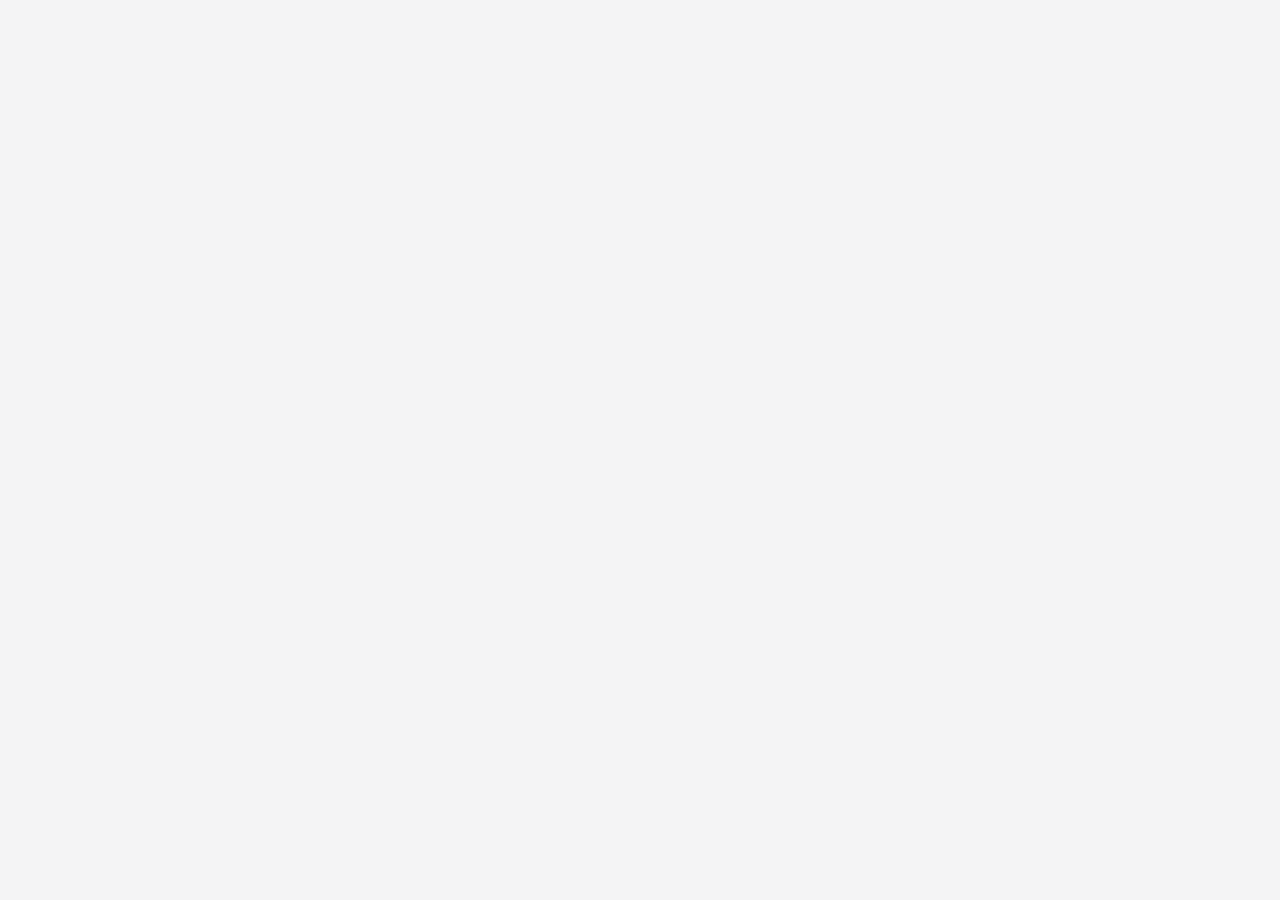
==== index.html @ 92b01bc8 "Add files via upload" ====
<!doctype html>
<html lang="en">
<head>
<meta charset="utf-8">
<meta name="viewport" content="width=device-width, initial-scale=1">
<title>Financial Plan</title>
<style>
:root{--ink:#0A0A0A;--g:#22C55E;--gd:#15803D;--bg:#F4F4F5;--line:#E4E4E7;--mut:#52525B}
*{box-sizing:border-box}body{margin:0;font-family:Inter,system-ui,-apple-system,Segoe UI,sans-serif;background:var(--bg);color:var(--ink)}
button,input,select{font:inherit}button{cursor:pointer}
.wrap{max-width:1000px;margin:0 auto;padding:20px}
.top{display:flex;justify-content:space-between;align-items:center;gap:12px;flex-wrap:wrap;margin-bottom:16px}
h1{margin:0;font-size:26px}h2{margin:0 0 12px;font-size:18px}
.mon{display:flex;align-items:center;gap:8px;color:var(--mut)}
.mon button{width:36px;height:36px;border:1px solid #D4D4D8;border-radius:8px;background:#fff}
.primary{height:46px;padding:0 18px;border:0;border-radius:12px;background:var(--g);color:var(--ink);font-weight:600}
.ghost{height:46px;padding:0 18px;border:1.5px solid #A1A1AA;border-radius:12px;background:#fff;color:var(--ink);font-weight:600}
.link{border:0;background:none;color:var(--gd);font-weight:600;padding:8px 0}
.acts{display:flex;gap:8px;flex-wrap:wrap}
.kpis{display:grid;grid-template-columns:repeat(auto-fit,minmax(150px,1fr));gap:12px;margin-bottom:24px}
.card{background:#fff;border:1px solid var(--line);border-radius:16px;padding:18px}
.hero{background:var(--ink);color:#fff;border:0;grid-column:span 2}
.k{font-size:13px;color:var(--mut)}.hero .k{color:#A1A1AA}.v{font-size:28px;font-weight:700;margin-top:4px}
.hero .v{font-size:44px;color:#4ADE80;letter-spacing:-1px}
.grid{display:grid;grid-template-columns:repeat(auto-fill,minmax(280px,1fr));gap:12px;margin-bottom:28px}
.ch{display:flex;align-items:center;gap:10px;margin-bottom:10px}
.ico{width:34px;height:34px;border-radius:10px;background:var(--ink);color:#4ADE80;display:flex;align-items:center;justify-content:center;font-weight:700}
.bar{height:8px;border-radius:99px;background:var(--line);overflow:hidden;margin:10px 0 8px}.bar i{display:block;height:100%}
.row{display:flex;gap:8px;justify-content:space-between;align-items:center}
.sm{font-size:13px;color:var(--mut)}.ok{color:var(--gd)}.warn{color:#B45309}.bad{color:#B91C1C}
.list .it{display:flex;justify-content:space-between;gap:12px;padding:12px 0;border-top:1px solid var(--line)}.list .it:first-child{border-top:0}
label{display:block;font-size:14px;font-weight:600;margin:12px 0 4px}
input,select{width:100%;height:46px;padding:0 12px;border:1.5px solid #9CA3AF;border-radius:10px;background:#fff}
input:focus,select:focus,button:focus-visible{outline:3px solid #86EFAC;border-color:#16A34A}
dialog{border:0;border-radius:18px;padding:22px;width:min(520px,94vw);max-height:90vh}dialog::backdrop{background:rgba(0,0,0,.6)}
.err{color:#B91C1C;font-size:14px;min-height:18px;margin:8px 0}
.auth{max-width:400px;margin:8vh auto 0;display:flex;flex-direction:column;gap:6px}
.tabs{display:flex;gap:8px;margin:12px 0}.tabs button{flex:1;height:44px;border:1.5px solid #A1A1AA;border-radius:10px;background:#fff;font-weight:600}.tabs .on{background:var(--ink);color:#4ADE80;border-color:var(--ink)}
.ritem{display:grid;grid-template-columns:1fr 84px;gap:8px;margin-bottom:8px;padding:10px;border:1px solid var(--line);border-radius:12px}
.ritem.chk{border-color:#D97706;background:#FFFBEB}.ritem select{grid-column:1}.ritem button{grid-column:2}
#toast{position:fixed;left:50%;bottom:24px;transform:translateX(-50%);background:var(--ink);color:#4ADE80;padding:12px 18px;border-radius:12px;font-weight:600;display:none}
@media(max-width:560px){.hero{grid-column:span 1}.kpis{grid-template-columns:1fr 1fr}.hero{grid-column:span 2}}
</style>
</head>
<body>
<div id="root"></div>
<dialog id="dlg"></dialog>
<input id="file" type="file" accept="image/*" capture="environment" hidden>
<div id="toast"></div>
<script src="https://cdn.jsdelivr.net/npm/@supabase/supabase-js@2.45.4/dist/umd/supabase.js"></script>
<script src="https://cdn.jsdelivr.net/npm/tesseract.js@5.1.1/dist/tesseract.min.js"></script>
<script>
const SUPABASE_URL='https://fjrwtkrldmugdburhqji.supabase.co';
const SUPABASE_KEY='sb_publishable_a4m9O1GQ4vyrtD00UEqNJw_naZRQ3UW';
const sb=supabase.createClient(SUPABASE_URL,SUPABASE_KEY);
const $=s=>document.querySelector(s);
const esc=s=>String(s??'').replace(/[&<>"']/g,c=>({'&':'&amp;','<':'&lt;','>':'&gt;','"':'&quot;',"'":'&#39;'}[c]));
const money=n=>{n=Number(n)||0;const neg=n<0;n=Math.abs(n);return(neg?'-':'')+'E'+n.toLocaleString('en-US',{minimumFractionDigits:n%1?2:0,maximumFractionDigits:2})};
const ymd=d=>d.getFullYear()+'-'+String(d.getMonth()+1).padStart(2,'0')+'-'+String(d.getDate()).padStart(2,'0');
let user=null,cats=[],budgets=[],expenses=[],incomes=[];
let month=new Date();month.setDate(1);month.setHours(0,0,0,0);
let authMode='in';

sb.auth.onAuthStateChange((_e,s)=>{user=s?.user||null;setTimeout(route,0)});
async function route(){if(!user){showAuth();return}await load();render()}
function toast(t){const e=$('#toast');e.textContent=t;e.style.display='block';setTimeout(()=>e.style.display='none',3500)}

/* ---------- Auth ---------- */
function showAuth(msg,good){
 $('#root').innerHTML=`<div class="wrap"><form class="auth" id="af"><h1>Welcome back</h1><p class="sm">Sign in to continue to your budget.</p>
 <div class="tabs"><button type="button" class="${authMode==='in'?'on':''}" onclick="authMode='in';showAuth()">Sign in</button><button type="button" class="${authMode==='up'?'on':''}" onclick="authMode='up';showAuth()">Create account</button></div>
 <label for="em">Email</label><input id="em" name="email" type="email" required autocomplete="email" placeholder="you@example.com">
 <label for="pw">Password</label><input id="pw" name="password" type="password" required minlength="6" autocomplete="${authMode==='in'?'current-password':'new-password'}" placeholder="At least 6 characters">
 <p class="err" style="${good?'color:#15803D':''}">${esc(msg||'')}</p>
 <button class="primary" style="height:52px">${authMode==='in'?'Sign in':'Create account'}</button></form></div>`;
 $('#af').onsubmit=async e=>{e.preventDefault();const f=new FormData(e.target),email=f.get('email'),password=f.get('password');
  const r=authMode==='in'?await sb.auth.signInWithPassword({email,password}):await sb.auth.signUp({email,password,options:{emailRedirectTo:location.href.split('#')[0]}});
  if(r.error)showAuth(r.error.message);else if(authMode==='up'&&!r.data.session)showAuth('Check your email to confirm your account, then sign in.',true)}
}
async function signOut(){await sb.auth.signOut()}

/* ---------- Data ---------- */
async function load(){
 const from=ymd(month),to=ymd(new Date(month.getFullYear(),month.getMonth()+1,1));
 const [c,b,e,i]=await Promise.all([
  sb.from('categories').select('*').order('sort_order'),
  sb.from('budgets').select('*').eq('month',from),
  sb.from('expenses').select('*').gte('spent_on',from).lt('spent_on',to).order('spent_on',{ascending:false}).order('created_at',{ascending:false}),
  sb.from('incomes').select('*').gte('received_on',from).lt('received_on',to)]);
 const bad=[c,b,e,i].find(x=>x.error);if(bad){toast(bad.error.message)}
 cats=c.data||[];budgets=b.data||[];expenses=e.data||[];incomes=i.data||[];
}
const sum=a=>a.reduce((s,x)=>s+Number(x.amount),0);
function render(){
 const income=sum(incomes);
 const kind=id=>cats.find(c=>c.id===id)?.kind;
 const spent=sum(expenses.filter(x=>kind(x.category_id)!=='savings'));
 const saved=sum(expenses.filter(x=>kind(x.category_id)==='savings'));
 const left=income-spent-saved;
 const now=new Date(),dim=new Date(month.getFullYear(),month.getMonth()+1,0).getDate();
 const cur=now.getFullYear()===month.getFullYear()&&now.getMonth()===month.getMonth();
 const days=cur?dim-now.getDate()+1:0;
 const per=days?Math.max(left,0)/days:null;
 const label=month.toLocaleString('en',{month:'long',year:'numeric'});
 const cards=cats.map(c=>{
  const s=sum(expenses.filter(x=>x.category_id===c.id)),b=budgets.find(x=>x.category_id===c.id),bud=b?Number(b.amount):0;
  const pct=bud?Math.min(100,Math.round(s/bud*100)):0,over=bud&&s>bud;
  let col='#16A34A',st='',cl='ok';
  if(!bud){st='No budget set';cl='sm';col='#A1A1AA'}
  else if(c.kind==='savings'){st=Math.round(s/bud*100)+'% of goal'}
  else if(over){col='#DC2626';st='Over by '+money(s-bud);cl='bad'}
  else if(s/bud>=.85){col='#D97706';st='Almost at limit';cl='warn'}
  else st=s?'On track':'Not started';
  return `<div class="card"><div class="ch"><span class="ico">${esc(c.name[0])}</span><b style="flex:1">${esc(c.name)}</b><span class="sm ${cl}" style="font-weight:600">${st}</span></div>
  <div class="row" style="justify-content:flex-start;align-items:baseline;gap:6px"><span style="font-size:26px;font-weight:700">${money(s)}</span><span class="sm">${bud?'of '+money(bud):''}</span></div>
  <div class="bar"><i style="width:${pct}%;background:${col}"></i></div>
  <div class="row"><span class="sm">${bud?(over?'':money(bud-s)+' left'):''}</span><button class="link" onclick="editBudget('${c.id}')">${bud?'Edit':'Set'} budget</button></div></div>`}).join('');
 const act=expenses.slice(0,15).map(x=>`<div class="it"><div><b>${esc(x.description||'Expense')}</b><div class="sm">${esc(cats.find(c=>c.id===x.category_id)?.name||'')} · ${esc(x.spent_on)}${x.source==='receipt'?' · receipt':''}</div></div><b>${money(x.amount)}</b></div>`).join('');
 $('#root').innerHTML=`<div class="wrap">
 <div class="top"><div><h1>Budget</h1><div class="mon"><button aria-label="Previous month" onclick="shift(-1)">‹</button>${label}<button aria-label="Next month" onclick="shift(1)">›</button></div></div>
 <div class="acts"><button class="primary" onclick="addExpense()">+ Expense</button><button class="ghost" onclick="$('#file').click()">Scan receipt</button><button class="ghost" onclick="addIncome()">+ Income</button><button class="link" onclick="signOut()">Sign out</button></div></div>
 <div class="kpis"><div class="card hero"><div class="k">${per===null?'Left this month':'You can spend per day'}</div><div class="v">${money(per===null?left:per)}</div><div class="k">${per===null?'':money(Math.max(left,0))+' left to live on · '+days+' day'+(days===1?'':'s')+' to go'}</div></div>
 <div class="card"><div class="k">Income</div><div class="v">${money(income)}</div></div><div class="card"><div class="k">Spent</div><div class="v">${money(spent)}</div></div><div class="card"><div class="k">Saved</div><div class="v ok">${money(saved)}</div></div></div>
 ${income?'':'<p class="sm">Add your income for this month to see how much you can spend each day.</p>'}
 <h2>Where your money goes</h2><div class="grid">${cards}</div>
 <h2>Recent activity</h2><div class="card list">${act||'<span class="sm">Nothing yet. Add an expense or scan a receipt.</span>'}</div></div>`;
}
async function refresh(){await load();render()}
function shift(n){month=new Date(month.getFullYear(),month.getMonth()+n,1);refresh()}

/* ---------- Dialogs ---------- */
function modal(title,body,onSubmit,ok='Save'){
 const d=$('#dlg');d.innerHTML=`<form id="mf"><h2>${esc(title)}</h2>${body}<p class="err" id="merr"></p><div class="row" style="justify-content:flex-end"><button type="button" class="ghost" onclick="$('#dlg').close()">Cancel</button><button class="primary">${ok}</button></div></form>`;
 $('#mf').onsubmit=async e=>{e.preventDefault();const b=e.submitter;b.disabled=true;try{await onSubmit(new FormData(e.target));d.close()}catch(x){$('#merr').textContent=x.message||String(x);b.disabled=false}};
 d.showModal();
}
const catOpts=sel=>cats.map(c=>`<option value="${c.id}" ${c.id===sel?'selected':''}>${esc(c.name)}</option>`).join('');
function addExpense(){
 modal('Add expense',`<label>Amount (E)</label><input name="amount" type="number" step="0.01" min="0.01" required inputmode="decimal">
 <label>Category</label><select name="cat">${catOpts()}</select><label>What was it?</label><input name="desc" placeholder="Optional">
 <label>Date</label><input name="date" type="date" value="${ymd(new Date())}" required>`,
 async f=>{const r=await sb.from('expenses').insert({category_id:f.get('cat'),amount:+f.get('amount'),description:f.get('desc')||null,spent_on:f.get('date')});if(r.error)throw r.error;await refresh()});
}
function addIncome(){
 modal('Add income',`<label>Amount (E)</label><input name="amount" type="number" step="0.01" min="0.01" required inputmode="decimal">
 <label>Source</label><input name="src" value="Salary" required><label>Date</label><input name="date" type="date" value="${ymd(new Date())}" required>`,
 async f=>{const r=await sb.from('incomes').insert({source:f.get('src'),amount:+f.get('amount'),received_on:f.get('date')});if(r.error)throw r.error;await refresh()});
}
function editBudget(id){
 const c=cats.find(x=>x.id===id),b=budgets.find(x=>x.category_id===id);
 modal(c.name+' budget',`<label>Amount for ${esc(month.toLocaleString('en',{month:'long'}))} (E)</label><input name="amount" type="number" step="0.01" min="0" required value="${b?b.amount:''}" inputmode="decimal">`,
 async f=>{const r=await sb.from('budgets').upsert({category_id:id,month:ymd(month),amount:+f.get('amount')},{onConflict:'category_id,month'});if(r.error)throw r.error;await refresh()});
}

/* ---------- Receipt scanning ---------- */
$('#file').onchange=e=>{const f=e.target.files[0];e.target.value='';if(f)scan(f)};
async function shrink(file){
 const bmp=await createImageBitmap(file),k=Math.min(1,1600/Math.max(bmp.width,bmp.height));
 const c=document.createElement('canvas');c.width=Math.round(bmp.width*k);c.height=Math.round(bmp.height*k);
 c.getContext('2d').drawImage(bmp,0,0,c.width,c.height);
 return new Promise(r=>c.toBlob(r,'image/jpeg',.85));
}
const KW=[[/bread|milk|chicken|beef|meat|rice|maize|mealie|egg|sugar|oil|flour|fruit|veg|cheese|juice|water|tomato|onion|potato|salt|tea|coffee|bean|fish|yog|cabbage|spinach/i,'Groceries'],
 [/fuel|petrol|diesel|taxi|bus|kombi|ticket|toll/i,'Transport'],
 [/soap|detergent|airtime|data|electric|tissue|toilet|wash|bleach|paraffin|candle/i,'Living (everyday)']];
function guess(name){
 for(const [re,cn] of KW){if(re.test(name)){const c=cats.find(x=>x.name===cn);if(c)return{cat:c.id,check:false}}}
 const c=cats.find(x=>x.name==='Shopping')||cats[0];return{cat:c?.id,check:true};
}
function parse(text){
 const lines=text.split('\n').map(l=>l.trim()).filter(Boolean),items=[];let total=null;
 const skip=/sub-?total|vat|tax|change|cash|card|balance|tender|round|amount due|thank|tel\b|invoice|receipt|qty|discount|saving/i;
 for(const l of lines){
  const m=l.match(/^(.*?)[\sE]*?(\d{1,6}[.,]\d{2})\s*[A-Za-z]?$/);if(!m)continue;
  const amt=parseFloat(m[2].replace(',','.'));if(!amt)continue;
  if(/total/i.test(l)&&!/sub/i.test(l)){total=amt;continue}
  const name=m[1].replace(/[^A-Za-z0-9 %&'\/.-]/g,' ').replace(/\s+/g,' ').trim();
  if(skip.test(l)||name.length<2)continue;
  items.push({name,amount:amt,...guess(name)});
 }
 const store=(lines.find(l=>/[A-Za-z]{3,}/.test(l))||'').replace(/[^A-Za-z0-9 &'.-]/g,' ').replace(/\s+/g,' ').trim().slice(0,60);
 let date=ymd(new Date());const dm=text.match(/(\d{1,2})[\/.-](\d{1,2})[\/.-](\d{2,4})/);
 if(dm){let[,d,mo,y]=dm.map(Number);if(y<100)y+=2000;const t=new Date(y,mo-1,d);if(t.getMonth()===mo-1&&t<=new Date()&&y>2000)date=ymd(t)}
 return{items,total,store,date};
}
async function scan(file){
 const d=$('#dlg');d.innerHTML='<h2>Reading receipt…</h2><p class="sm">This runs on your phone. <b id="prog">0%</b></p>';d.showModal();
 try{
  const blob=await shrink(file);
  const r=await Tesseract.recognize(blob,'eng',{logger:m=>{if(m.status==='recognizing text'&&$('#prog'))$('#prog').textContent=Math.round(m.progress*100)+'%'}});
  d.close();review(blob,r.data.text,parse(r.data.text));
 }catch(x){d.innerHTML=`<h2>Couldn't read that photo</h2><p class="err">${esc(x.message||x)}</p><button class="ghost" onclick="$('#dlg').close()">Close</button>`}
}
function review(blob,text,p){
 const rows=p.items.length?p.items:[{name:'',amount:'',...guess('')}];
 const draw=()=>{
  const t=rows.reduce((s,r)=>s+(+r.amount||0),0);
  modal('Review receipt',`<p class="sm">${esc(p.store||'Receipt')} · ${esc(p.date)}</p>
  <div class="v" style="font-size:28px;font-weight:700;color:#15803D" id="rt">${money(t)}</div>
  <p class="sm">${p.total?'Receipt total read: '+money(p.total)+'. ':''}Categories are picked for you. Change any that look wrong.</p>
  <div id="rows">${rows.map((r,i)=>`<div class="ritem ${r.check?'chk':''}"><input data-i="${i}" data-f="name" value="${esc(r.name)}" placeholder="Item"><input data-i="${i}" data-f="amount" type="number" step="0.01" min="0" value="${r.amount}" inputmode="decimal" placeholder="0.00">
  <select data-i="${i}" data-f="cat">${catOpts(r.cat)}</select><button type="button" class="link" data-del="${i}">Remove</button></div>`).join('')}</div>
  <button type="button" class="link" id="addrow">+ Add item</button>`,
  async()=>{await saveReceipt(blob,text,p,rows)},'Save '+rows.length+' item'+(rows.length===1?'':'s'));
  const box=$('#rows');
  box.oninput=e=>{const i=e.target.dataset.i;if(i==null)return;const f=e.target.dataset.f;rows[i][f]=f==='amount'?e.target.value:e.target.value;if(f==='cat')rows[i].check=false;$('#rt').textContent=money(rows.reduce((s,r)=>s+(+r.amount||0),0))};
  box.onclick=e=>{const i=e.target.dataset.del;if(i!=null){rows.splice(+i,1);if(!rows.length)rows.push({name:'',amount:'',...guess('')});draw()}};
  $('#addrow').onclick=()=>{rows.push({name:'',amount:'',...guess('')});draw()};
 };
 draw();
}
async function saveReceipt(blob,text,p,rows){
 const ok=rows.filter(r=>+r.amount>0&&r.cat);if(!ok.length)throw new Error('Add at least one item with an amount.');
 const path=`${user.id}/${Date.now()}.jpg`;
 const up=await sb.storage.from('receipts').upload(path,blob,{contentType:'image/jpeg'});if(up.error)throw up.error;
 const total=ok.reduce((s,r)=>s+ +r.amount,0);
 const rc=await sb.from('receipts').insert({store_name:p.store||null,purchase_date:p.date,total,image_path:path,status:'saved',ocr_raw:{text}}).select('id').single();if(rc.error)throw rc.error;
 const a=await sb.from('receipt_items').insert(ok.map(r=>({receipt_id:rc.data.id,name:r.name||'Item',amount:+r.amount,category_id:r.cat,needs_check:!!r.check})));if(a.error)throw a.error;
 const b=await sb.from('expenses').insert(ok.map(r=>({category_id:r.cat,receipt_id:rc.data.id,description:r.name||'Item',amount:+r.amount,spent_on:p.date,source:'receipt'})));if(b.error)throw b.error;
 await refresh();toast(money(total)+' added to '+new Set(ok.map(r=>r.cat)).size+' categories');
}
</script>
</body>
</html>
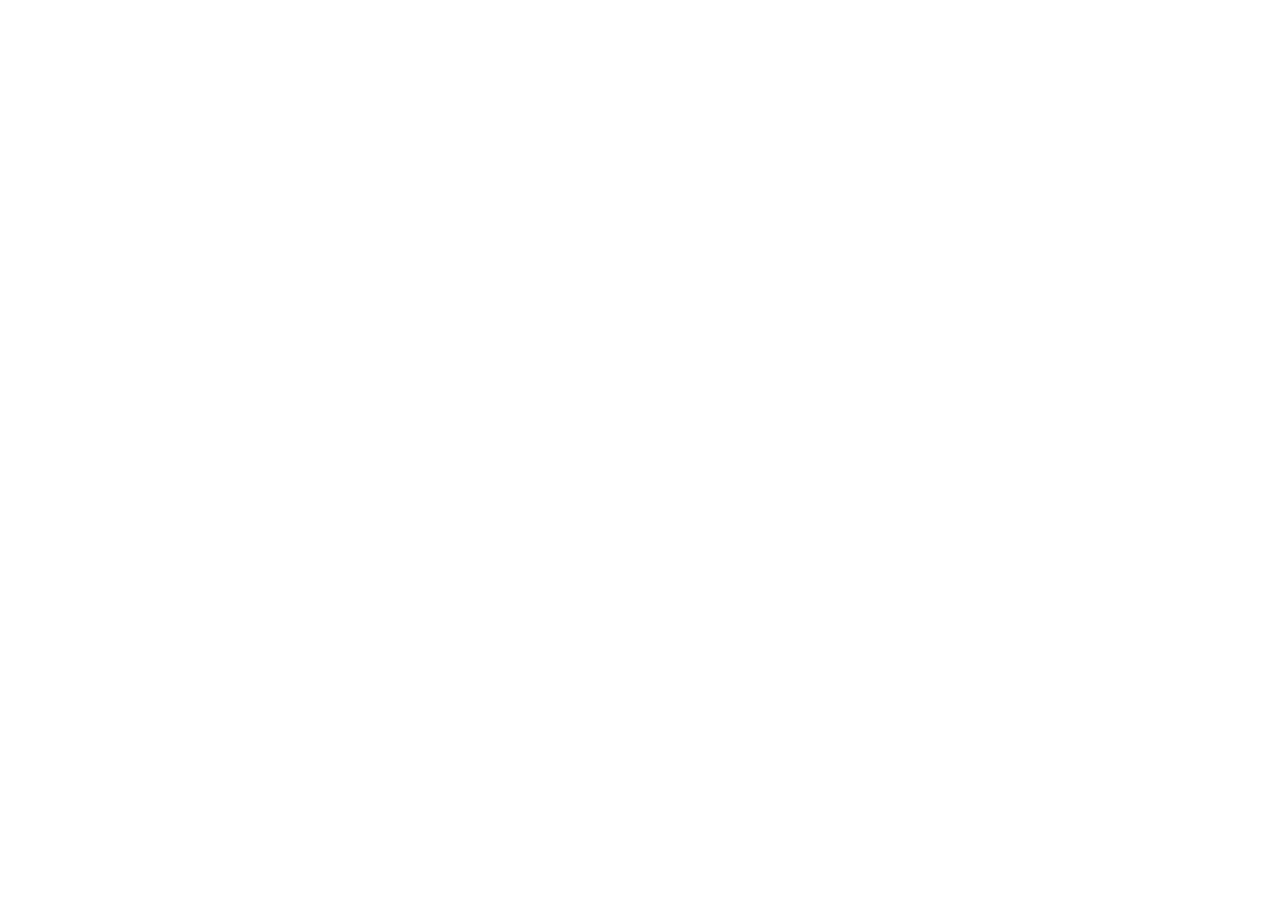
==== commit 51d4d958: "Add files via upload" ====
--- a/index.html
+++ b/index.html
@@ -1,85 +1,10 @@
 <!doctype html>
-<html lang="en">
-<head>
-<meta charset="utf-8">
-<meta name="viewport" content="width=device-width, initial-scale=1">
-<title>Financial Plan</title>
-<style>
-:root{--ink:#0A0A0A;--g:#22C55E;--gd:#15803D;--bg:#F4F4F5;--line:#E4E4E7;--mut:#52525B}
-*{box-sizing:border-box}body{margin:0;font-family:Inter,system-ui,-apple-system,Segoe UI,sans-serif;background:var(--bg);color:var(--ink)}
-button,input,select{font:inherit}button{cursor:pointer}
-.wrap{max-width:1000px;margin:0 auto;padding:20px}
-.top{display:flex;justify-content:space-between;align-items:center;gap:12px;flex-wrap:wrap;margin-bottom:16px}
-h1{margin:0;font-size:26px}h2{margin:0 0 12px;font-size:18px}
-.mon{display:flex;align-items:center;gap:8px;color:var(--mut)}
-.mon button{width:36px;height:36px;border:1px solid #D4D4D8;border-radius:8px;background:#fff}
-.primary{height:46px;padding:0 18px;border:0;border-radius:12px;background:var(--g);color:var(--ink);font-weight:600}
-.ghost{height:46px;padding:0 18px;border:1.5px solid #A1A1AA;border-radius:12px;background:#fff;color:var(--ink);font-weight:600}
-.link{border:0;background:none;color:var(--gd);font-weight:600;padding:8px 0}
-.acts{display:flex;gap:8px;flex-wrap:wrap}
-.kpis{display:grid;grid-template-columns:repeat(auto-fit,minmax(150px,1fr));gap:12px;margin-bottom:24px}
-.card{background:#fff;border:1px solid var(--line);border-radius:16px;padding:18px}
-.hero{background:var(--ink);color:#fff;border:0;grid-column:span 2}
-.k{font-size:13px;color:var(--mut)}.hero .k{color:#A1A1AA}.v{font-size:28px;font-weight:700;margin-top:4px}
-.hero .v{font-size:44px;color:#4ADE80;letter-spacing:-1px}
-.grid{display:grid;grid-template-columns:repeat(auto-fill,minmax(280px,1fr));gap:12px;margin-bottom:28px}
-.ch{display:flex;align-items:center;gap:10px;margin-bottom:10px}
-.ico{width:34px;height:34px;border-radius:10px;background:var(--ink);color:#4ADE80;display:flex;align-items:center;justify-content:center;font-weight:700}
-.bar{height:8px;border-radius:99px;background:var(--line);overflow:hidden;margin:10px 0 8px}.bar i{display:block;height:100%}
-.row{display:flex;gap:8px;justify-content:space-between;align-items:center}
-.sm{font-size:13px;color:var(--mut)}.ok{color:var(--gd)}.warn{color:#B45309}.bad{color:#B91C1C}
-.list .it{display:flex;justify-content:space-between;gap:12px;padding:12px 0;border-top:1px solid var(--line)}.list .it:first-child{border-top:0}
-label{display:block;font-size:14px;font-weight:600;margin:12px 0 4px}
-input,select{width:100%;height:46px;padding:0 12px;border:1.5px solid #9CA3AF;border-radius:10px;background:#fff}
-input:focus,select:focus,button:focus-visible{outline:3px solid #86EFAC;border-color:#16A34A}
-dialog{border:0;border-radius:18px;padding:22px;width:min(520px,94vw);max-height:90vh}dialog::backdrop{background:rgba(0,0,0,.6)}
-.err{color:#B91C1C;font-size:14px;min-height:18px;margin:8px 0}
-.auth{max-width:400px;margin:8vh auto 0;display:flex;flex-direction:column;gap:6px}
-.tabs{display:flex;gap:8px;margin:12px 0}.tabs button{flex:1;height:44px;border:1.5px solid #A1A1AA;border-radius:10px;background:#fff;font-weight:600}.tabs .on{background:var(--ink);color:#4ADE80;border-color:var(--ink)}
-.ritem{display:grid;grid-template-columns:1fr 84px;gap:8px;margin-bottom:8px;padding:10px;border:1px solid var(--line);border-radius:12px}
-.ritem.chk{border-color:#D97706;background:#FFFBEB}.ritem select{grid-column:1}.ritem button{grid-column:2}
-#toast{position:fixed;left:50%;bottom:24px;transform:translateX(-50%);background:var(--ink);color:#4ADE80;padding:12px 18px;border-radius:12px;font-weight:600;display:none}
-@media(max-width:560px){.hero{grid-column:span 1}.kpis{grid-template-columns:1fr 1fr}.hero{grid-column:span 2}}
-</style>
-</head>
-<body>
-<div id="root"></div>
-<dialog id="dlg"></dialog>
-<input id="file" type="file" accept="image/*" capture="environment" hidden>
-<div id="toast"></div>
-<script src="https://cdn.jsdelivr.net/npm/@supabase/supabase-js@2.45.4/dist/umd/supabase.js"></script>
-<script src="https://cdn.jsdelivr.net/npm/tesseract.js@5.1.1/dist/tesseract.min.js"></script>
+<html lang="en"><head><meta charset="utf-8"><meta name="viewport" content="width=device-width, initial-scale=1"><link rel="icon" type="image/png" sizes="64x64" href="favicon-64.png"><link rel="apple-touch-icon" href="apple-touch-icon.png"><link rel="manifest" href="manifest.webmanifest"><meta name="theme-color" content="#0A0A0A"><link rel="stylesheet" href="style.css"><title>NL – Normal Level</title></head>
+<body><div id="root"></div><dialog id="dlg"></dialog><div id="toast"></div>
+<script src="https://cdn.jsdelivr.net/npm/@supabase/supabase-js@2.45.4/dist/umd/supabase.js"></script><script src="common.js"></script>
 <script>
-const SUPABASE_URL='https://fjrwtkrldmugdburhqji.supabase.co';
-const SUPABASE_KEY='sb_publishable_a4m9O1GQ4vyrtD00UEqNJw_naZRQ3UW';
-const sb=supabase.createClient(SUPABASE_URL,SUPABASE_KEY);
-const $=s=>document.querySelector(s);
-const esc=s=>String(s??'').replace(/[&<>"']/g,c=>({'&':'&amp;','<':'&lt;','>':'&gt;','"':'&quot;',"'":'&#39;'}[c]));
-const money=n=>{n=Number(n)||0;const neg=n<0;n=Math.abs(n);return(neg?'-':'')+'E'+n.toLocaleString('en-US',{minimumFractionDigits:n%1?2:0,maximumFractionDigits:2})};
-const ymd=d=>d.getFullYear()+'-'+String(d.getMonth()+1).padStart(2,'0')+'-'+String(d.getDate()).padStart(2,'0');
 let user=null,cats=[],budgets=[],expenses=[],incomes=[];
 let month=new Date();month.setDate(1);month.setHours(0,0,0,0);
-let authMode='in';
-
-sb.auth.onAuthStateChange((_e,s)=>{user=s?.user||null;setTimeout(route,0)});
-async function route(){if(!user){showAuth();return}await load();render()}
-function toast(t){const e=$('#toast');e.textContent=t;e.style.display='block';setTimeout(()=>e.style.display='none',3500)}
-
-/* ---------- Auth ---------- */
-function showAuth(msg,good){
- $('#root').innerHTML=`<div class="wrap"><form class="auth" id="af"><h1>Welcome back</h1><p class="sm">Sign in to continue to your budget.</p>
- <div class="tabs"><button type="button" class="${authMode==='in'?'on':''}" onclick="authMode='in';showAuth()">Sign in</button><button type="button" class="${authMode==='up'?'on':''}" onclick="authMode='up';showAuth()">Create account</button></div>
- <label for="em">Email</label><input id="em" name="email" type="email" required autocomplete="email" placeholder="you@example.com">
- <label for="pw">Password</label><input id="pw" name="password" type="password" required minlength="6" autocomplete="${authMode==='in'?'current-password':'new-password'}" placeholder="At least 6 characters">
- <p class="err" style="${good?'color:#15803D':''}">${esc(msg||'')}</p>
- <button class="primary" style="height:52px">${authMode==='in'?'Sign in':'Create account'}</button></form></div>`;
- $('#af').onsubmit=async e=>{e.preventDefault();const f=new FormData(e.target),email=f.get('email'),password=f.get('password');
-  const r=authMode==='in'?await sb.auth.signInWithPassword({email,password}):await sb.auth.signUp({email,password,options:{emailRedirectTo:location.href.split('#')[0]}});
-  if(r.error)showAuth(r.error.message);else if(authMode==='up'&&!r.data.session)showAuth('Check your email to confirm your account, then sign in.',true)}
-}
-async function signOut(){await sb.auth.signOut()}
-
-/* ---------- Data ---------- */
 async function load(){
  const from=ymd(month),to=ymd(new Date(month.getFullYear(),month.getMonth()+1,1));
  const [c,b,e,i]=await Promise.all([
@@ -87,10 +12,9 @@
   sb.from('budgets').select('*').eq('month',from),
   sb.from('expenses').select('*').gte('spent_on',from).lt('spent_on',to).order('spent_on',{ascending:false}).order('created_at',{ascending:false}),
   sb.from('incomes').select('*').gte('received_on',from).lt('received_on',to)]);
- const bad=[c,b,e,i].find(x=>x.error);if(bad){toast(bad.error.message)}
+ const bad=[c,b,e,i].find(x=>x.error);if(bad)toast(bad.error.message);
  cats=c.data||[];budgets=b.data||[];expenses=e.data||[];incomes=i.data||[];
 }
-const sum=a=>a.reduce((s,x)=>s+Number(x.amount),0);
 function render(){
  const income=sum(incomes);
  const kind=id=>cats.find(c=>c.id===id)?.kind;
@@ -117,8 +41,8 @@
   <div class="row"><span class="sm">${bud?(over?'':money(bud-s)+' left'):''}</span><button class="link" onclick="editBudget('${c.id}')">${bud?'Edit':'Set'} budget</button></div></div>`}).join('');
  const act=expenses.slice(0,15).map(x=>`<div class="it"><div><b>${esc(x.description||'Expense')}</b><div class="sm">${esc(cats.find(c=>c.id===x.category_id)?.name||'')} · ${esc(x.spent_on)}${x.source==='receipt'?' · receipt':''}</div></div><b>${money(x.amount)}</b></div>`).join('');
  $('#root').innerHTML=`<div class="wrap">
- <div class="top"><div><h1>Budget</h1><div class="mon"><button aria-label="Previous month" onclick="shift(-1)">‹</button>${label}<button aria-label="Next month" onclick="shift(1)">›</button></div></div>
- <div class="acts"><button class="primary" onclick="addExpense()">+ Expense</button><button class="ghost" onclick="$('#file').click()">Scan receipt</button><button class="ghost" onclick="addIncome()">+ Income</button><button class="link" onclick="signOut()">Sign out</button></div></div>
+ <div class="top"><div><div style="display:flex;align-items:center;gap:12px;margin-bottom:8px"><img src="icon-192.png" alt="NL" width="48" height="48" style="border-radius:12px;display:block"><h1>Normal Level</h1></div><div class="mon"><button aria-label="Previous month" onclick="shift(-1)">‹</button>${label}<button aria-label="Next month" onclick="shift(1)">›</button></div></div>
+ <div class="acts"><button class="primary" onclick="addExpense()">+ Expense</button><a class="ghost" href="scan.html">Scan receipt</a><button class="ghost" onclick="addIncome()">+ Income</button><button class="link" onclick="signOut()">Sign out</button></div></div>
  <div class="kpis"><div class="card hero"><div class="k">${per===null?'Left this month':'You can spend per day'}</div><div class="v">${money(per===null?left:per)}</div><div class="k">${per===null?'':money(Math.max(left,0))+' left to live on · '+days+' day'+(days===1?'':'s')+' to go'}</div></div>
  <div class="card"><div class="k">Income</div><div class="v">${money(income)}</div></div><div class="card"><div class="k">Spent</div><div class="v">${money(spent)}</div></div><div class="card"><div class="k">Saved</div><div class="v ok">${money(saved)}</div></div></div>
  ${income?'':'<p class="sm">Add your income for this month to see how much you can spend each day.</p>'}
@@ -127,17 +51,9 @@
 }
 async function refresh(){await load();render()}
 function shift(n){month=new Date(month.getFullYear(),month.getMonth()+n,1);refresh()}
-
-/* ---------- Dialogs ---------- */
-function modal(title,body,onSubmit,ok='Save'){
- const d=$('#dlg');d.innerHTML=`<form id="mf"><h2>${esc(title)}</h2>${body}<p class="err" id="merr"></p><div class="row" style="justify-content:flex-end"><button type="button" class="ghost" onclick="$('#dlg').close()">Cancel</button><button class="primary">${ok}</button></div></form>`;
- $('#mf').onsubmit=async e=>{e.preventDefault();const b=e.submitter;b.disabled=true;try{await onSubmit(new FormData(e.target));d.close()}catch(x){$('#merr').textContent=x.message||String(x);b.disabled=false}};
- d.showModal();
-}
-const catOpts=sel=>cats.map(c=>`<option value="${c.id}" ${c.id===sel?'selected':''}>${esc(c.name)}</option>`).join('');
 function addExpense(){
  modal('Add expense',`<label>Amount (E)</label><input name="amount" type="number" step="0.01" min="0.01" required inputmode="decimal">
- <label>Category</label><select name="cat">${catOpts()}</select><label>What was it?</label><input name="desc" placeholder="Optional">
+ <label>Category</label><select name="cat">${catOpts(cats)}</select><label>What was it?</label><input name="desc" placeholder="Optional">
  <label>Date</label><input name="date" type="date" value="${ymd(new Date())}" required>`,
  async f=>{const r=await sb.from('expenses').insert({category_id:f.get('cat'),amount:+f.get('amount'),description:f.get('desc')||null,spent_on:f.get('date')});if(r.error)throw r.error;await refresh()});
 }
@@ -151,74 +67,5 @@
  modal(c.name+' budget',`<label>Amount for ${esc(month.toLocaleString('en',{month:'long'}))} (E)</label><input name="amount" type="number" step="0.01" min="0" required value="${b?b.amount:''}" inputmode="decimal">`,
  async f=>{const r=await sb.from('budgets').upsert({category_id:id,month:ymd(month),amount:+f.get('amount')},{onConflict:'category_id,month'});if(r.error)throw r.error;await refresh()});
 }
-
-/* ---------- Receipt scanning ---------- */
-$('#file').onchange=e=>{const f=e.target.files[0];e.target.value='';if(f)scan(f)};
-async function shrink(file){
- const bmp=await createImageBitmap(file),k=Math.min(1,1600/Math.max(bmp.width,bmp.height));
- const c=document.createElement('canvas');c.width=Math.round(bmp.width*k);c.height=Math.round(bmp.height*k);
- c.getContext('2d').drawImage(bmp,0,0,c.width,c.height);
- return new Promise(r=>c.toBlob(r,'image/jpeg',.85));
-}
-const KW=[[/bread|milk|chicken|beef|meat|rice|maize|mealie|egg|sugar|oil|flour|fruit|veg|cheese|juice|water|tomato|onion|potato|salt|tea|coffee|bean|fish|yog|cabbage|spinach/i,'Groceries'],
- [/fuel|petrol|diesel|taxi|bus|kombi|ticket|toll/i,'Transport'],
- [/soap|detergent|airtime|data|electric|tissue|toilet|wash|bleach|paraffin|candle/i,'Living (everyday)']];
-function guess(name){
- for(const [re,cn] of KW){if(re.test(name)){const c=cats.find(x=>x.name===cn);if(c)return{cat:c.id,check:false}}}
- const c=cats.find(x=>x.name==='Shopping')||cats[0];return{cat:c?.id,check:true};
-}
-function parse(text){
- const lines=text.split('\n').map(l=>l.trim()).filter(Boolean),items=[];let total=null;
- const skip=/sub-?total|vat|tax|change|cash|card|balance|tender|round|amount due|thank|tel\b|invoice|receipt|qty|discount|saving/i;
- for(const l of lines){
-  const m=l.match(/^(.*?)[\sE]*?(\d{1,6}[.,]\d{2})\s*[A-Za-z]?$/);if(!m)continue;
-  const amt=parseFloat(m[2].replace(',','.'));if(!amt)continue;
-  if(/total/i.test(l)&&!/sub/i.test(l)){total=amt;continue}
-  const name=m[1].replace(/[^A-Za-z0-9 %&'\/.-]/g,' ').replace(/\s+/g,' ').trim();
-  if(skip.test(l)||name.length<2)continue;
-  items.push({name,amount:amt,...guess(name)});
- }
- const store=(lines.find(l=>/[A-Za-z]{3,}/.test(l))||'').replace(/[^A-Za-z0-9 &'.-]/g,' ').replace(/\s+/g,' ').trim().slice(0,60);
- let date=ymd(new Date());const dm=text.match(/(\d{1,2})[\/.-](\d{1,2})[\/.-](\d{2,4})/);
- if(dm){let[,d,mo,y]=dm.map(Number);if(y<100)y+=2000;const t=new Date(y,mo-1,d);if(t.getMonth()===mo-1&&t<=new Date()&&y>2000)date=ymd(t)}
- return{items,total,store,date};
-}
-async function scan(file){
- const d=$('#dlg');d.innerHTML='<h2>Reading receipt…</h2><p class="sm">This runs on your phone. <b id="prog">0%</b></p>';d.showModal();
- try{
-  const blob=await shrink(file);
-  const r=await Tesseract.recognize(blob,'eng',{logger:m=>{if(m.status==='recognizing text'&&$('#prog'))$('#prog').textContent=Math.round(m.progress*100)+'%'}});
-  d.close();review(blob,r.data.text,parse(r.data.text));
- }catch(x){d.innerHTML=`<h2>Couldn't read that photo</h2><p class="err">${esc(x.message||x)}</p><button class="ghost" onclick="$('#dlg').close()">Close</button>`}
-}
-function review(blob,text,p){
- const rows=p.items.length?p.items:[{name:'',amount:'',...guess('')}];
- const draw=()=>{
-  const t=rows.reduce((s,r)=>s+(+r.amount||0),0);
-  modal('Review receipt',`<p class="sm">${esc(p.store||'Receipt')} · ${esc(p.date)}</p>
-  <div class="v" style="font-size:28px;font-weight:700;color:#15803D" id="rt">${money(t)}</div>
-  <p class="sm">${p.total?'Receipt total read: '+money(p.total)+'. ':''}Categories are picked for you. Change any that look wrong.</p>
-  <div id="rows">${rows.map((r,i)=>`<div class="ritem ${r.check?'chk':''}"><input data-i="${i}" data-f="name" value="${esc(r.name)}" placeholder="Item"><input data-i="${i}" data-f="amount" type="number" step="0.01" min="0" value="${r.amount}" inputmode="decimal" placeholder="0.00">
-  <select data-i="${i}" data-f="cat">${catOpts(r.cat)}</select><button type="button" class="link" data-del="${i}">Remove</button></div>`).join('')}</div>
-  <button type="button" class="link" id="addrow">+ Add item</button>`,
-  async()=>{await saveReceipt(blob,text,p,rows)},'Save '+rows.length+' item'+(rows.length===1?'':'s'));
-  const box=$('#rows');
-  box.oninput=e=>{const i=e.target.dataset.i;if(i==null)return;const f=e.target.dataset.f;rows[i][f]=f==='amount'?e.target.value:e.target.value;if(f==='cat')rows[i].check=false;$('#rt').textContent=money(rows.reduce((s,r)=>s+(+r.amount||0),0))};
-  box.onclick=e=>{const i=e.target.dataset.del;if(i!=null){rows.splice(+i,1);if(!rows.length)rows.push({name:'',amount:'',...guess('')});draw()}};
-  $('#addrow').onclick=()=>{rows.push({name:'',amount:'',...guess('')});draw()};
- };
- draw();
-}
-async function saveReceipt(blob,text,p,rows){
- const ok=rows.filter(r=>+r.amount>0&&r.cat);if(!ok.length)throw new Error('Add at least one item with an amount.');
- const path=`${user.id}/${Date.now()}.jpg`;
- const up=await sb.storage.from('receipts').upload(path,blob,{contentType:'image/jpeg'});if(up.error)throw up.error;
- const total=ok.reduce((s,r)=>s+ +r.amount,0);
- const rc=await sb.from('receipts').insert({store_name:p.store||null,purchase_date:p.date,total,image_path:path,status:'saved',ocr_raw:{text}}).select('id').single();if(rc.error)throw rc.error;
- const a=await sb.from('receipt_items').insert(ok.map(r=>({receipt_id:rc.data.id,name:r.name||'Item',amount:+r.amount,category_id:r.cat,needs_check:!!r.check})));if(a.error)throw a.error;
- const b=await sb.from('expenses').insert(ok.map(r=>({category_id:r.cat,receipt_id:rc.data.id,description:r.name||'Item',amount:+r.amount,spent_on:p.date,source:'receipt'})));if(b.error)throw b.error;
- await refresh();toast(money(total)+' added to '+new Set(ok.map(r=>r.cat)).size+' categories');
-}
-</script>
-</body>
-</html>
+(async()=>{user=await requireUser();if(user)await refresh()})();
+</script></body></html>
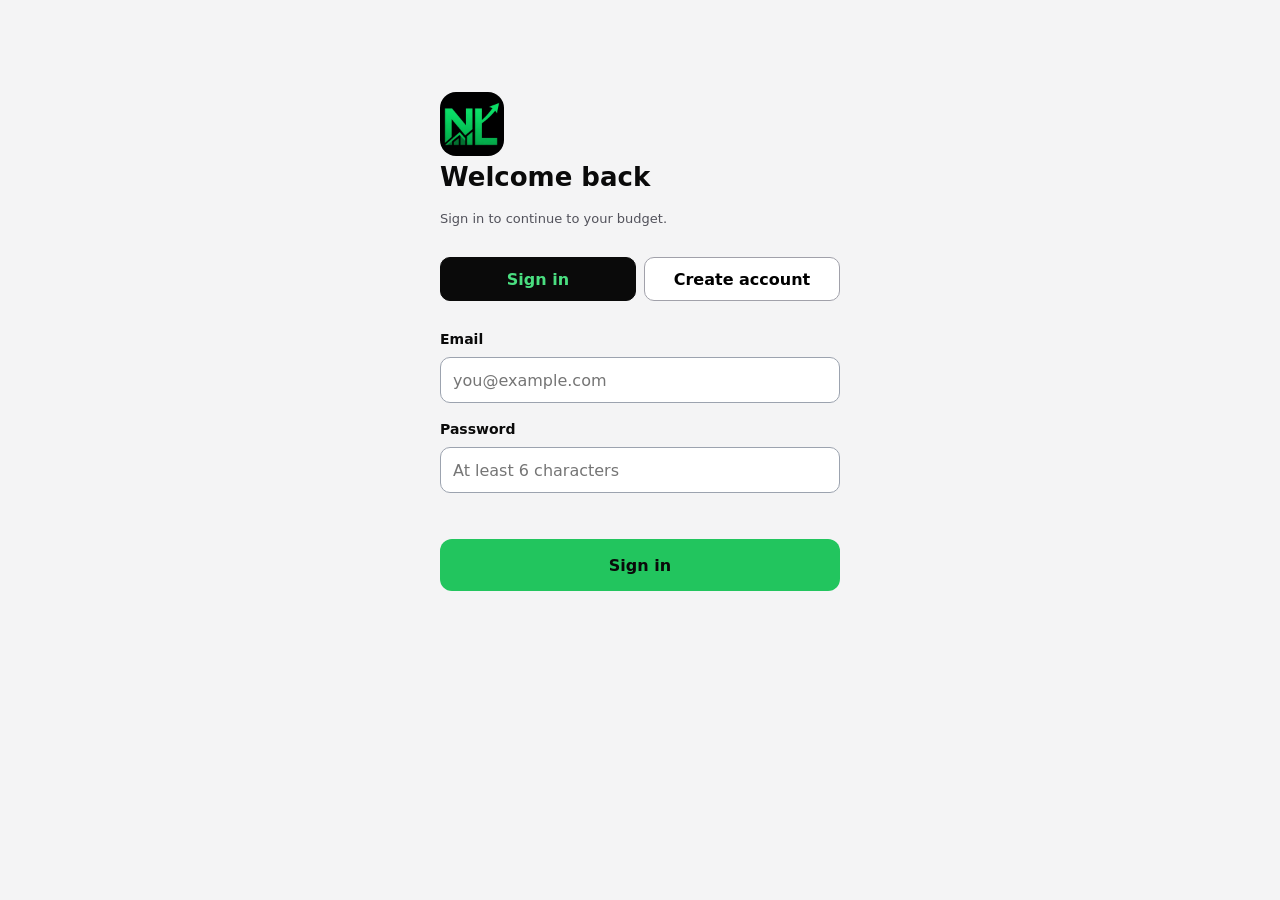
==== commit fdcfcc35: "Add files via upload" ====
--- a/index.html
+++ b/index.html
@@ -1,7 +1,14 @@
 <!doctype html>
-<html lang="en"><head><meta charset="utf-8"><meta name="viewport" content="width=device-width, initial-scale=1"><link rel="icon" type="image/png" sizes="64x64" href="favicon-64.png"><link rel="apple-touch-icon" href="apple-touch-icon.png"><link rel="manifest" href="manifest.webmanifest"><meta name="theme-color" content="#0A0A0A"><link rel="stylesheet" href="style.css"><title>NL – Normal Level</title></head>
-<body><div id="root"></div><dialog id="dlg"></dialog><div id="toast"></div>
-<script src="https://cdn.jsdelivr.net/npm/@supabase/supabase-js@2.45.4/dist/umd/supabase.js"></script><script src="common.js"></script>
+<html lang="en"><head><meta charset="utf-8"><meta name="viewport" content="width=device-width, initial-scale=1"><link rel="icon" type="image/png" sizes="64x64" href="favicon-64.png"><link rel="apple-touch-icon" href="apple-touch-icon.png"><link rel="manifest" href="manifest.webmanifest"><meta name="theme-color" content="#0A0A0A"><link rel="stylesheet" href="style.css"><script>
+window.addEventListener('error',function(e){
+ var t=e.target;if(t&&t.src&&t.src.indexOf('/vendor/')>-1)return;var m=(t&&t.src)?'Could not load '+t.src.split('/').slice(-2).join('/'):(e.message||'Unknown error');
+ var d=document.createElement('div');d.style.cssText='padding:16px;margin:16px;border:2px solid #B91C1C;border-radius:12px;background:#FEF2F2;color:#7F1D1D;font:15px system-ui,sans-serif';
+ d.textContent='Something went wrong: '+m+'. Check your internet connection and that every file from the zip was uploaded to the same folder.';
+ (document.body||document.documentElement).prepend(d);
+},true);
+</script><title>NL – Normal Level</title></head>
+<body><div id="root"><div class="wrap"><p class="sm">Loading your budget…</p></div></div><dialog id="dlg"></dialog><div id="toast"></div>
+<script src="vendor/supabase.js"></script><script>window.supabase||document.write('<script src="https://cdn.jsdelivr.net/npm/@supabase/supabase-js@2.45.4/dist/umd/supabase.js"><\/script>')</script><script src="common.js"></script>
 <script>
 let user=null,cats=[],budgets=[],expenses=[],incomes=[];
 let month=new Date();month.setDate(1);month.setHours(0,0,0,0);
--- a/style.css
+++ b/style.css
@@ -0,0 +1,38 @@
+:root{--ink:#0A0A0A;--g:#22C55E;--gd:#15803D;--bg:#F4F4F5;--line:#E4E4E7;--mut:#52525B}
+*{box-sizing:border-box}body{margin:0;font-family:Inter,system-ui,-apple-system,Segoe UI,sans-serif;background:var(--bg);color:var(--ink)}
+button,input,select{font:inherit}button{cursor:pointer}
+.wrap{max-width:1000px;margin:0 auto;padding:20px}
+.top{display:flex;justify-content:space-between;align-items:center;gap:12px;flex-wrap:wrap;margin-bottom:16px}
+h1{margin:0;font-size:26px}h2{margin:0 0 12px;font-size:18px}
+.mon{display:flex;align-items:center;gap:8px;color:var(--mut)}
+.mon button{width:36px;height:36px;border:1px solid #D4D4D8;border-radius:8px;background:#fff}
+.primary{height:46px;padding:0 18px;border:0;border-radius:12px;background:var(--g);color:var(--ink);font-weight:600}
+.ghost{height:46px;padding:0 18px;border:1.5px solid #A1A1AA;border-radius:12px;background:#fff;color:var(--ink);font-weight:600}
+.link{border:0;background:none;color:var(--gd);font-weight:600;padding:8px 0}
+.acts{display:flex;gap:8px;flex-wrap:wrap}
+.kpis{display:grid;grid-template-columns:repeat(auto-fit,minmax(150px,1fr));gap:12px;margin-bottom:24px}
+.card{background:#fff;border:1px solid var(--line);border-radius:16px;padding:18px}
+.hero{background:var(--ink);color:#fff;border:0;grid-column:span 2}
+.k{font-size:13px;color:var(--mut)}.hero .k{color:#A1A1AA}.v{font-size:28px;font-weight:700;margin-top:4px}
+.hero .v{font-size:44px;color:#4ADE80;letter-spacing:-1px}
+.grid{display:grid;grid-template-columns:repeat(auto-fill,minmax(280px,1fr));gap:12px;margin-bottom:28px}
+.ch{display:flex;align-items:center;gap:10px;margin-bottom:10px}
+.ico{width:34px;height:34px;border-radius:10px;background:var(--ink);color:#4ADE80;display:flex;align-items:center;justify-content:center;font-weight:700}
+.bar{height:8px;border-radius:99px;background:var(--line);overflow:hidden;margin:10px 0 8px}.bar i{display:block;height:100%}
+.row{display:flex;gap:8px;justify-content:space-between;align-items:center}
+.sm{font-size:13px;color:var(--mut)}.ok{color:var(--gd)}.warn{color:#B45309}.bad{color:#B91C1C}
+.list .it{display:flex;justify-content:space-between;gap:12px;padding:12px 0;border-top:1px solid var(--line)}.list .it:first-child{border-top:0}
+label{display:block;font-size:14px;font-weight:600;margin:12px 0 4px}
+input,select{width:100%;height:46px;padding:0 12px;border:1.5px solid #9CA3AF;border-radius:10px;background:#fff}
+input:focus,select:focus,button:focus-visible{outline:3px solid #86EFAC;border-color:#16A34A}
+dialog{border:0;border-radius:18px;padding:22px;width:min(520px,94vw);max-height:90vh}dialog::backdrop{background:rgba(0,0,0,.6)}
+.err{color:#B91C1C;font-size:14px;min-height:18px;margin:8px 0}
+.auth{max-width:400px;margin:8vh auto 0;display:flex;flex-direction:column;gap:6px}
+.tabs{display:flex;gap:8px;margin:12px 0}.tabs button{flex:1;height:44px;border:1.5px solid #A1A1AA;border-radius:10px;background:#fff;font-weight:600}.tabs .on{background:var(--ink);color:#4ADE80;border-color:var(--ink)}
+.ritem{display:grid;grid-template-columns:1fr 84px;gap:8px;margin-bottom:8px;padding:10px;border:1px solid var(--line);border-radius:12px}
+.ritem.chk{border-color:#D97706;background:#FFFBEB}.ritem select{grid-column:1}.ritem button{grid-column:2}
+#toast{position:fixed;left:50%;bottom:24px;transform:translateX(-50%);background:var(--ink);color:#4ADE80;padding:12px 18px;border-radius:12px;font-weight:600;display:none}
+@media(max-width:560px){.hero{grid-column:span 1}.kpis{grid-template-columns:1fr 1fr}.hero{grid-column:span 2}}
+.top .acts a{text-decoration:none;display:inline-flex;align-items:center}
+.view{max-width:520px;margin:0 auto}
+.center{text-align:center}
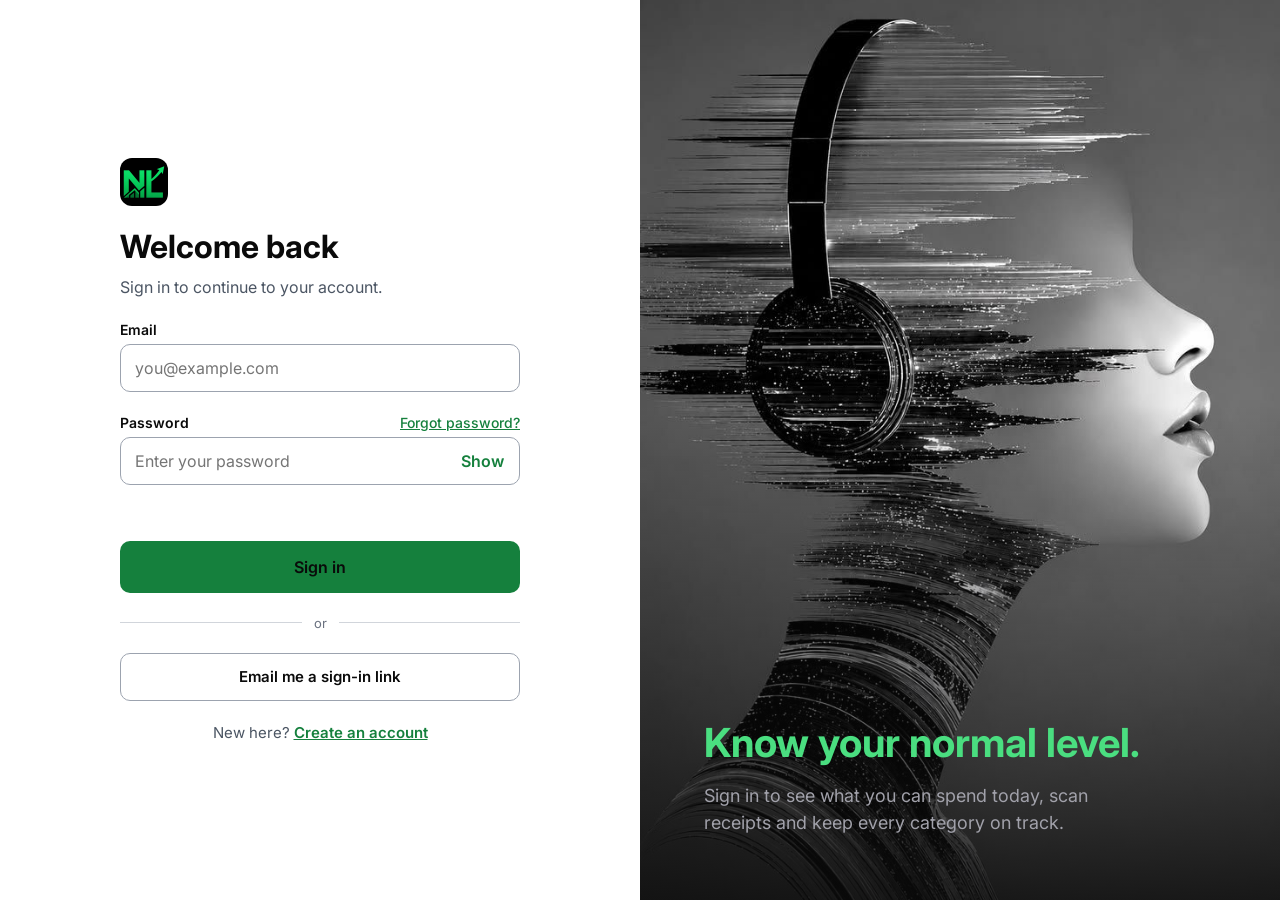
==== commit cc6a8048: "Add files via upload" ====
--- a/index.html
+++ b/index.html
@@ -1,78 +1,113 @@
 <!doctype html>
-<html lang="en"><head><meta charset="utf-8"><meta name="viewport" content="width=device-width, initial-scale=1"><link rel="icon" type="image/png" sizes="64x64" href="favicon-64.png"><link rel="apple-touch-icon" href="apple-touch-icon.png"><link rel="manifest" href="manifest.webmanifest"><meta name="theme-color" content="#0A0A0A"><link rel="stylesheet" href="style.css"><script>
+<html lang="en"><head><meta charset="utf-8"><meta name="viewport" content="width=device-width, initial-scale=1"><link rel="icon" type="image/png" sizes="64x64" href="favicon-64.png"><link rel="apple-touch-icon" href="apple-touch-icon.png"><link rel="manifest" href="manifest.webmanifest"><meta name="theme-color" content="#0A0A0A"><link rel="stylesheet" href="https://fonts.googleapis.com/css2?family=Inter:wght@400;500;600;700&display=swap"><link rel="stylesheet" href="style.css"><script>
 window.addEventListener('error',function(e){
- var t=e.target;if(t&&t.src&&t.src.indexOf('/vendor/')>-1)return;var m=(t&&t.src)?'Could not load '+t.src.split('/').slice(-2).join('/'):(e.message||'Unknown error');
- var d=document.createElement('div');d.style.cssText='padding:16px;margin:16px;border:2px solid #B91C1C;border-radius:12px;background:#FEF2F2;color:#7F1D1D;font:15px system-ui,sans-serif';
+ var t=e.target;if(t&&t.src&&t.src.indexOf('/vendor/')>-1)return;
+ var m=(t&&t.src)?'Could not load '+t.src.split('/').slice(-2).join('/'):(e.message||'Unknown error');
+ var d=document.createElement('div');d.style.cssText='padding:16px;margin:16px;border:2px solid #B91C1C;border-radius:12px;background:#FEF2F2;color:#7F1D1D;font:15px system-ui,sans-serif;position:relative;z-index:99';
  d.textContent='Something went wrong: '+m+'. Check your internet connection and that every file from the zip was uploaded to the same folder.';
  (document.body||document.documentElement).prepend(d);
 },true);
 </script><title>NL – Normal Level</title></head>
-<body><div id="root"><div class="wrap"><p class="sm">Loading your budget…</p></div></div><dialog id="dlg"></dialog><div id="toast"></div>
+<body>
+<div class="app" id="app"><div class="main"><p class="sm">Loading your budget…</p></div></div>
+<dialog id="dlg"></dialog><div id="toast"></div>
 <script src="vendor/supabase.js"></script><script>window.supabase||document.write('<script src="https://cdn.jsdelivr.net/npm/@supabase/supabase-js@2.45.4/dist/umd/supabase.js"><\/script>')</script><script src="common.js"></script>
 <script>
-let user=null,cats=[],budgets=[],expenses=[],incomes=[];
+let user=null,cats=[],budgets=[],expenses=[],incomes=[],debts=[],goals=[];
 let month=new Date();month.setDate(1);month.setHours(0,0,0,0);
 async function load(){
  const from=ymd(month),to=ymd(new Date(month.getFullYear(),month.getMonth()+1,1));
- const [c,b,e,i]=await Promise.all([
+ const r=await Promise.all([
   sb.from('categories').select('*').order('sort_order'),
   sb.from('budgets').select('*').eq('month',from),
   sb.from('expenses').select('*').gte('spent_on',from).lt('spent_on',to).order('spent_on',{ascending:false}).order('created_at',{ascending:false}),
-  sb.from('incomes').select('*').gte('received_on',from).lt('received_on',to)]);
- const bad=[c,b,e,i].find(x=>x.error);if(bad)toast(bad.error.message);
- cats=c.data||[];budgets=b.data||[];expenses=e.data||[];incomes=i.data||[];
+  sb.from('incomes').select('*').gte('received_on',from).lt('received_on',to),
+  sb.from('debts').select('*').order('created_at'),
+  sb.from('savings_goals').select('*').order('created_at')]);
+ const bad=r.find(x=>x.error);if(bad)toast(bad.error.message);
+ [cats,budgets,expenses,incomes,debts,goals]=r.map(x=>x.data||[]);
 }
+const pctOf=(a,b)=>b>0?Math.min(100,Math.round(a/b*100)):0;
 function render(){
  const income=sum(incomes);
- const kind=id=>cats.find(c=>c.id===id)?.kind;
- const spent=sum(expenses.filter(x=>kind(x.category_id)!=='savings'));
- const saved=sum(expenses.filter(x=>kind(x.category_id)==='savings'));
- const left=income-spent-saved;
  const now=new Date(),dim=new Date(month.getFullYear(),month.getMonth()+1,0).getDate();
  const cur=now.getFullYear()===month.getFullYear()&&now.getMonth()===month.getMonth();
  const days=cur?dim-now.getDate()+1:0;
- const per=days?Math.max(left,0)/days:null;
+ const budOf=id=>Number(budgets.find(b=>b.category_id===id)?.amount||0);
+ const spentOf=id=>sum(expenses.filter(x=>x.category_id===id));
+ const live=cats.filter(c=>c.kind==='expense'&&c.name!=='House rent');
+ const liveBud=live.reduce((s,c)=>s+budOf(c.id),0),liveSpent=live.reduce((s,c)=>s+spentOf(c.id),0),left=liveBud-liveSpent;
+ const planned=cats.reduce((s,c)=>s+budOf(c.id),0),unplanned=income-planned;
  const label=month.toLocaleString('en',{month:'long',year:'numeric'});
+ const sub=label+(cur?' · day '+now.getDate()+' of '+dim:'');
+ const heroLine=!liveBud?'Set budgets for your everyday categories to see what you can live on.':left<0?'You are '+money(-left)+' over your everyday budget':(days&&left>0?'about '+money(Math.round(left/days))+' a day for '+days+' more day'+(days===1?'':'s'):'left for everyday spending');
  const cards=cats.map(c=>{
-  const s=sum(expenses.filter(x=>x.category_id===c.id)),b=budgets.find(x=>x.category_id===c.id),bud=b?Number(b.amount):0;
-  const pct=bud?Math.min(100,Math.round(s/bud*100)):0,over=bud&&s>bud;
-  let col='#16A34A',st='',cl='ok';
-  if(!bud){st='No budget set';cl='sm';col='#A1A1AA'}
-  else if(c.kind==='savings'){st=Math.round(s/bud*100)+'% of goal'}
-  else if(over){col='#DC2626';st='Over by '+money(s-bud);cl='bad'}
-  else if(s/bud>=.85){col='#D97706';st='Almost at limit';cl='warn'}
-  else st=s?'On track':'Not started';
-  return `<div class="card"><div class="ch"><span class="ico">${esc(c.name[0])}</span><b style="flex:1">${esc(c.name)}</b><span class="sm ${cl}" style="font-weight:600">${st}</span></div>
-  <div class="row" style="justify-content:flex-start;align-items:baseline;gap:6px"><span style="font-size:26px;font-weight:700">${money(s)}</span><span class="sm">${bud?'of '+money(bud):''}</span></div>
-  <div class="bar"><i style="width:${pct}%;background:${col}"></i></div>
-  <div class="row"><span class="sm">${bud?(over?'':money(bud-s)+' left'):''}</span><button class="link" onclick="editBudget('${c.id}')">${bud?'Edit':'Set'} budget</button></div></div>`}).join('');
- const act=expenses.slice(0,15).map(x=>`<div class="it"><div><b>${esc(x.description||'Expense')}</b><div class="sm">${esc(cats.find(c=>c.id===x.category_id)?.name||'')} · ${esc(x.spent_on)}${x.source==='receipt'?' · receipt':''}</div></div><b>${money(x.amount)}</b></div>`).join('');
- $('#root').innerHTML=`<div class="wrap">
- <div class="top"><div><div style="display:flex;align-items:center;gap:12px;margin-bottom:8px"><img src="icon-192.png" alt="NL" width="48" height="48" style="border-radius:12px;display:block"><h1>Normal Level</h1></div><div class="mon"><button aria-label="Previous month" onclick="shift(-1)">‹</button>${label}<button aria-label="Next month" onclick="shift(1)">›</button></div></div>
- <div class="acts"><button class="primary" onclick="addExpense()">+ Expense</button><a class="ghost" href="scan.html">Scan receipt</a><button class="ghost" onclick="addIncome()">+ Income</button><button class="link" onclick="signOut()">Sign out</button></div></div>
- <div class="kpis"><div class="card hero"><div class="k">${per===null?'Left this month':'You can spend per day'}</div><div class="v">${money(per===null?left:per)}</div><div class="k">${per===null?'':money(Math.max(left,0))+' left to live on · '+days+' day'+(days===1?'':'s')+' to go'}</div></div>
- <div class="card"><div class="k">Income</div><div class="v">${money(income)}</div></div><div class="card"><div class="k">Spent</div><div class="v">${money(spent)}</div></div><div class="card"><div class="k">Saved</div><div class="v ok">${money(saved)}</div></div></div>
- ${income?'':'<p class="sm">Add your income for this month to see how much you can spend each day.</p>'}
- <h2>Where your money goes</h2><div class="grid">${cards}</div>
- <h2>Recent activity</h2><div class="card list">${act||'<span class="sm">Nothing yet. Add an expense or scan a receipt.</span>'}</div></div>`;
+  const s=spentOf(c.id),bud=budOf(c.id),st=catStatus(c,s,bud,days);
+  return `<article class="cat"><div class="t"><span class="ic">${icon(c.name)}</span><h3>${esc(c.name)}</h3><span class="pill ${st.cls}">${st.pill}</span></div>
+  <div class="amt"><b>${money(s)}</b><span>${bud?'of '+money(bud):''}</span></div>
+  <div class="track"><i style="width:${st.pct}%;background:${st.bar}"></i></div>
+  <div class="foot"><span>${esc(st.foot)}</span><button class="link" onclick="editBudget('${c.id}')">${bud?'Edit':'Set'} budget</button></div></article>`}).join('');
+ const debtLi=debts.map(d=>{const left=Math.max(0,d.total_amount-d.paid_amount),p=pctOf(d.paid_amount,d.total_amount);
+  return `<li><div class="row" style="font-size:14px"><b>${esc(d.name)}</b><span style="color:#4B5563">${money(left)} left of ${money(d.total_amount)}</span></div><div class="track"><i style="width:${p}%;background:#22C55E"></i></div>
+  <div class="row"><span class="sm">${p}% paid off${d.monthly_payment?' · '+money(d.monthly_payment)+' a month':''}</span><span><button class="link" onclick="editDebt('${d.id}')">Edit</button> <button class="link" style="color:#B91C1C" onclick="removeRow('debts','${d.id}')">Remove</button></span></div></li>`}).join('');
+ const goalLi=goals.map(g=>{const p=pctOf(g.saved_amount,g.target_amount);
+  return `<li><div class="row" style="font-size:14px"><b>${esc(g.name)}</b><span style="color:#4B5563">${money(g.saved_amount)} of ${money(g.target_amount)}</span></div><div class="track"><i style="width:${p}%;background:#22C55E"></i></div>
+  <div class="row"><span class="sm">${p}% saved</span><span><button class="link" onclick="editGoal('${g.id}')">Edit</button> <button class="link" style="color:#B91C1C" onclick="removeRow('savings_goals','${g.id}')">Remove</button></span></div></li>`}).join('');
+ const act=expenses.slice(0,20).map(x=>`<div class="it"><div><b>${esc(x.description||'Expense')}</b><div class="sm">${esc(cats.find(c=>c.id===x.category_id)?.name||'')} · ${esc(x.spent_on)}${x.source==='receipt'?' · receipt':''}</div></div><b>${money(x.amount)}</b></div>`).join('');
+ const nav=[['top','Overview','home'],['spending','Spending','cart'],['budgets','Budgets','bag'],['debts','Debts','card'],['savings','Savings','coin']];
+ $('#app').innerHTML=`<aside class="side"><div class="brand"><img src="icon-192.png" alt="NL" width="40" height="40">Normal Level</div>
+ <nav class="nav" aria-label="Main">${nav.map((n,i)=>`<a href="#${n[0]}" class="${i===0?'on':''}" data-n="${i}">${icon(n[2])}${n[1]}</a>`).join('')}</nav>
+ <nav class="nav foot"><a href="scan.html">${icon('scan')}Scan receipt</a><button onclick="signOut()">${icon('out')}Sign out</button></nav></aside>
+ <main class="main" id="top"><header class="head"><div><h1>Monthly plan</h1><p style="margin-top:4px;font-size:15px;color:#4B5563">${esc(sub)}</p></div>
+  <div class="acts"><div class="mnav"><button aria-label="Previous month" onclick="shift(-1)">‹</button><button onclick="goNow()">This month</button><button aria-label="Next month" onclick="shift(1)">›</button></div><button class="btn" onclick="addExpense()">+ Add expense</button><button class="btn ghost" onclick="addIncome()">+ Income</button></div></header>
+ <section class="sum" aria-label="Summary"><div class="hero"><span class="k">Left to live on this month</span>
+  <div style="display:flex;align-items:baseline;gap:12px;flex-wrap:wrap"><span class="big">${liveBud?money(left):'–'}</span><span style="font-size:16px;color:#D4D4D8">${esc(heroLine)}</span></div>
+  <div class="bar"><i style="width:${pctOf(liveSpent,liveBud)}%;${left<0?'background:#EF4444':''}"></i></div>
+  <div class="row" style="font-size:13px;color:#A1A1AA"><span>Spent ${money(liveSpent)} on everyday spending</span><span>Budget ${money(liveBud)}</span></div></div>
+  <div class="card kpi"><span style="font-size:14px;font-weight:500;color:#4B5563">Income this month</span><span class="v">${money(income)}</span><span class="sm">${!income?'Add your income to start planning':unplanned===0?'Every bit of income has a plan':unplanned>0?money(unplanned)+' not planned yet':'Plans are '+money(-unplanned)+' over your income'}</span></div></section>
+ <section class="sec" id="budgets"><h2>Where your money goes</h2><div class="cats">${cards}</div></section>
+ <section class="two"><div class="card sec" id="debts"><div class="row" style="margin-bottom:16px"><h2 style="margin:0">Debts</h2><button class="link" onclick="editDebt()">+ Add debt</button></div><ul class="pl">${debtLi||'<li class="sm">No debts added yet.</li>'}</ul></div>
+  <div class="card sec" id="savings"><div class="row" style="margin-bottom:16px"><h2 style="margin:0">Savings goals</h2><button class="link" onclick="editGoal()">+ Add goal</button></div><ul class="pl">${goalLi||'<li class="sm">No savings goals yet.</li>'}</ul></div></section>
+ <section class="card sec act" id="spending"><h2>Recent spending</h2>${act||'<span class="sm">Nothing yet. Add an expense or scan a receipt.</span>'}</section></main>
+ <nav class="tabbar" aria-label="Main"><a href="#top" class="on">${icon('home',22,'currentColor')}Overview</a><a href="scan.html">${icon('scan',22,'currentColor')}Scan</a><a href="#spending">${icon('list',22,'currentColor')}Spending</a><button onclick="signOut()">${icon('out',22,'currentColor')}Sign out</button></nav>`;
+ document.querySelectorAll('.nav a[data-n]').forEach(a=>a.onclick=()=>{document.querySelectorAll('.nav a[data-n]').forEach(x=>x.classList.remove('on'));a.classList.add('on')});
 }
 async function refresh(){await load();render()}
 function shift(n){month=new Date(month.getFullYear(),month.getMonth()+n,1);refresh()}
+function goNow(){month=new Date();month.setDate(1);month.setHours(0,0,0,0);refresh()}
 function addExpense(){
- modal('Add expense',`<label>Amount (E)</label><input name="amount" type="number" step="0.01" min="0.01" required inputmode="decimal">
- <label>Category</label><select name="cat">${catOpts(cats)}</select><label>What was it?</label><input name="desc" placeholder="Optional">
- <label>Date</label><input name="date" type="date" value="${ymd(new Date())}" required>`,
+ modal('Add expense',`<div class="f"><label>Amount (E)</label><input name="amount" type="number" step="0.01" min="0.01" required inputmode="decimal"></div>
+ <div class="f"><label>Category</label><select name="cat">${catOpts(cats)}</select></div><div class="f"><label>What was it?</label><input name="desc" placeholder="Optional"></div>
+ <div class="f"><label>Date</label><input name="date" type="date" value="${ymd(new Date())}" required></div>`,
  async f=>{const r=await sb.from('expenses').insert({category_id:f.get('cat'),amount:+f.get('amount'),description:f.get('desc')||null,spent_on:f.get('date')});if(r.error)throw r.error;await refresh()});
 }
 function addIncome(){
- modal('Add income',`<label>Amount (E)</label><input name="amount" type="number" step="0.01" min="0.01" required inputmode="decimal">
- <label>Source</label><input name="src" value="Salary" required><label>Date</label><input name="date" type="date" value="${ymd(new Date())}" required>`,
+ modal('Add income',`<div class="f"><label>Amount (E)</label><input name="amount" type="number" step="0.01" min="0.01" required inputmode="decimal"></div>
+ <div class="f"><label>Source</label><input name="src" value="Salary" required></div><div class="f"><label>Date</label><input name="date" type="date" value="${ymd(new Date())}" required></div>`,
  async f=>{const r=await sb.from('incomes').insert({source:f.get('src'),amount:+f.get('amount'),received_on:f.get('date')});if(r.error)throw r.error;await refresh()});
 }
 function editBudget(id){
  const c=cats.find(x=>x.id===id),b=budgets.find(x=>x.category_id===id);
- modal(c.name+' budget',`<label>Amount for ${esc(month.toLocaleString('en',{month:'long'}))} (E)</label><input name="amount" type="number" step="0.01" min="0" required value="${b?b.amount:''}" inputmode="decimal">`,
+ modal(c.name+' budget',`<div class="f"><label>Amount for ${esc(month.toLocaleString('en',{month:'long'}))} (E)</label><input name="amount" type="number" step="0.01" min="0" required value="${b?b.amount:''}" inputmode="decimal"></div>`,
  async f=>{const r=await sb.from('budgets').upsert({category_id:id,month:ymd(month),amount:+f.get('amount')},{onConflict:'category_id,month'});if(r.error)throw r.error;await refresh()});
 }
-(async()=>{user=await requireUser();if(user)await refresh()})();
+function editDebt(id){
+ const d=debts.find(x=>x.id===id)||{};
+ modal(id?'Edit debt':'Add debt',`<div class="f"><label>Name</label><input name="name" required value="${esc(d.name||'')}" placeholder="e.g. Phone loan"></div>
+ <div class="f"><label>Total owed at the start (E)</label><input name="total" type="number" step="0.01" min="0.01" required value="${d.total_amount??''}" inputmode="decimal"></div>
+ <div class="f"><label>Paid off so far (E)</label><input name="paid" type="number" step="0.01" min="0" value="${d.paid_amount??0}" inputmode="decimal"></div>
+ <div class="f"><label>Monthly payment (E, optional)</label><input name="mp" type="number" step="0.01" min="0" value="${d.monthly_payment??''}" inputmode="decimal"></div>`,
+ async f=>{const row={name:f.get('name'),total_amount:+f.get('total'),paid_amount:+f.get('paid')||0,monthly_payment:f.get('mp')===''?null:+f.get('mp')};
+  const r=id?await sb.from('debts').update(row).eq('id',id):await sb.from('debts').insert(row);if(r.error)throw r.error;await refresh()});
+}
+function editGoal(id){
+ const g=goals.find(x=>x.id===id)||{};
+ modal(id?'Edit goal':'Add savings goal',`<div class="f"><label>Name</label><input name="name" required value="${esc(g.name||'')}" placeholder="e.g. Emergency fund"></div>
+ <div class="f"><label>Target (E)</label><input name="target" type="number" step="0.01" min="0.01" required value="${g.target_amount??''}" inputmode="decimal"></div>
+ <div class="f"><label>Saved so far (E)</label><input name="saved" type="number" step="0.01" min="0" value="${g.saved_amount??0}" inputmode="decimal"></div>`,
+ async f=>{const row={name:f.get('name'),target_amount:+f.get('target'),saved_amount:+f.get('saved')||0};
+  const r=id?await sb.from('savings_goals').update(row).eq('id',id):await sb.from('savings_goals').insert(row);if(r.error)throw r.error;await refresh()});
+}
+async function removeRow(table,id){if(!confirm('Remove this?'))return;const r=await sb.from(table).delete().eq('id',id);if(r.error)return toast(r.error.message);await refresh()}
+(async()=>{user=await requireUser();if(!user)return;await refresh();if(location.hash==='#add'){history.replaceState(null,'',location.pathname);addExpense()}})();
 </script></body></html>
--- a/style.css
+++ b/style.css
@@ -1,38 +1,94 @@
-:root{--ink:#0A0A0A;--g:#22C55E;--gd:#15803D;--bg:#F4F4F5;--line:#E4E4E7;--mut:#52525B}
-*{box-sizing:border-box}body{margin:0;font-family:Inter,system-ui,-apple-system,Segoe UI,sans-serif;background:var(--bg);color:var(--ink)}
-button,input,select{font:inherit}button{cursor:pointer}
-.wrap{max-width:1000px;margin:0 auto;padding:20px}
-.top{display:flex;justify-content:space-between;align-items:center;gap:12px;flex-wrap:wrap;margin-bottom:16px}
-h1{margin:0;font-size:26px}h2{margin:0 0 12px;font-size:18px}
-.mon{display:flex;align-items:center;gap:8px;color:var(--mut)}
-.mon button{width:36px;height:36px;border:1px solid #D4D4D8;border-radius:8px;background:#fff}
-.primary{height:46px;padding:0 18px;border:0;border-radius:12px;background:var(--g);color:var(--ink);font-weight:600}
-.ghost{height:46px;padding:0 18px;border:1.5px solid #A1A1AA;border-radius:12px;background:#fff;color:var(--ink);font-weight:600}
-.link{border:0;background:none;color:var(--gd);font-weight:600;padding:8px 0}
-.acts{display:flex;gap:8px;flex-wrap:wrap}
-.kpis{display:grid;grid-template-columns:repeat(auto-fit,minmax(150px,1fr));gap:12px;margin-bottom:24px}
-.card{background:#fff;border:1px solid var(--line);border-radius:16px;padding:18px}
-.hero{background:var(--ink);color:#fff;border:0;grid-column:span 2}
-.k{font-size:13px;color:var(--mut)}.hero .k{color:#A1A1AA}.v{font-size:28px;font-weight:700;margin-top:4px}
-.hero .v{font-size:44px;color:#4ADE80;letter-spacing:-1px}
-.grid{display:grid;grid-template-columns:repeat(auto-fill,minmax(280px,1fr));gap:12px;margin-bottom:28px}
-.ch{display:flex;align-items:center;gap:10px;margin-bottom:10px}
-.ico{width:34px;height:34px;border-radius:10px;background:var(--ink);color:#4ADE80;display:flex;align-items:center;justify-content:center;font-weight:700}
-.bar{height:8px;border-radius:99px;background:var(--line);overflow:hidden;margin:10px 0 8px}.bar i{display:block;height:100%}
+:root{--ink:#0A0A0A;--g:#22C55E;--gd:#15803D;--bg:#F4F5F4;--line:#E4E7E4;--mut:#4B5563}
+*{box-sizing:border-box}html{scroll-behavior:smooth}
+body{margin:0;font-family:Inter,system-ui,-apple-system,"Segoe UI",sans-serif;background:var(--bg);color:var(--ink)}
+button,input,select{font:inherit}button{cursor:pointer}a{color:var(--gd)}h1,h2,h3,p{margin:0}
+input,select{width:100%;height:48px;padding:0 14px;font-size:16px;border:1.5px solid #9CA3AF;border-radius:10px;background:#fff;color:var(--ink)}
+input:focus,select:focus,button:focus-visible,a:focus-visible{outline:3px solid #86EFAC;outline-offset:2px;border-color:#16A34A}
+label{display:block;font-size:14px;font-weight:600;margin:0 0 6px}
+.sm{font-size:13px;color:var(--mut)}.err{color:#B91C1C;font-size:14px;min-height:20px}
+.btn{display:inline-flex;align-items:center;justify-content:center;height:44px;padding:0 18px;border:0;border-radius:10px;background:var(--g);color:var(--ink);font-size:14px;font-weight:600;text-decoration:none}
+.btn.ghost{background:#fff;border:1.5px solid #9CA3AF}
+.btn.lg{height:52px;font-size:16px;width:100%}.btn.dk{background:#15803D}
+.link{border:0;background:none;color:var(--gd);font-weight:600;padding:6px 0;font-size:14px}
 .row{display:flex;gap:8px;justify-content:space-between;align-items:center}
-.sm{font-size:13px;color:var(--mut)}.ok{color:var(--gd)}.warn{color:#B45309}.bad{color:#B91C1C}
-.list .it{display:flex;justify-content:space-between;gap:12px;padding:12px 0;border-top:1px solid var(--line)}.list .it:first-child{border-top:0}
-label{display:block;font-size:14px;font-weight:600;margin:12px 0 4px}
-input,select{width:100%;height:46px;padding:0 12px;border:1.5px solid #9CA3AF;border-radius:10px;background:#fff}
-input:focus,select:focus,button:focus-visible{outline:3px solid #86EFAC;border-color:#16A34A}
 dialog{border:0;border-radius:18px;padding:22px;width:min(520px,94vw);max-height:90vh}dialog::backdrop{background:rgba(0,0,0,.6)}
-.err{color:#B91C1C;font-size:14px;min-height:18px;margin:8px 0}
-.auth{max-width:400px;margin:8vh auto 0;display:flex;flex-direction:column;gap:6px}
-.tabs{display:flex;gap:8px;margin:12px 0}.tabs button{flex:1;height:44px;border:1.5px solid #A1A1AA;border-radius:10px;background:#fff;font-weight:600}.tabs .on{background:var(--ink);color:#4ADE80;border-color:var(--ink)}
-.ritem{display:grid;grid-template-columns:1fr 84px;gap:8px;margin-bottom:8px;padding:10px;border:1px solid var(--line);border-radius:12px}
-.ritem.chk{border-color:#D97706;background:#FFFBEB}.ritem select{grid-column:1}.ritem button{grid-column:2}
-#toast{position:fixed;left:50%;bottom:24px;transform:translateX(-50%);background:var(--ink);color:#4ADE80;padding:12px 18px;border-radius:12px;font-weight:600;display:none}
-@media(max-width:560px){.hero{grid-column:span 1}.kpis{grid-template-columns:1fr 1fr}.hero{grid-column:span 2}}
-.top .acts a{text-decoration:none;display:inline-flex;align-items:center}
-.view{max-width:520px;margin:0 auto}
-.center{text-align:center}
+dialog h2{margin-bottom:12px;font-size:20px}dialog .f{margin-bottom:14px}
+#toast{position:fixed;left:50%;bottom:90px;transform:translateX(-50%);background:var(--ink);color:#4ADE80;padding:12px 18px;border-radius:12px;font-weight:600;display:none;z-index:50}
+.pill{font-size:12px;font-weight:600;padding:4px 10px;border-radius:99px;white-space:nowrap}
+.pill.ok{background:#DCFCE7;color:#15803D}.pill.warn{background:#FEF3C7;color:#92400E}.pill.bad{background:#FEE2E2;color:#B91C1C}.pill.mut{background:#F4F4F5;color:#52525B}
+.track{height:10px;border-radius:99px;background:#E5E7EB;overflow:hidden}.track i{display:block;height:100%;border-radius:99px}
+/* login */
+.split{display:flex;min-height:100vh;background:#fff}
+.split main{flex:1 1 50%;display:flex;align-items:center;justify-content:center;padding:48px 24px}
+.split aside{flex:1 1 50%;background:linear-gradient(to top,rgba(10,10,10,.88),rgba(10,10,10,0) 55%),url(login-art.jpg) center/cover no-repeat #0A0A0A;color:#fff;display:flex;flex-direction:column;justify-content:flex-end;padding:64px}
+.auth{width:100%;max-width:400px;display:flex;flex-direction:column;gap:22px}
+.auth h1{font-size:32px;line-height:1.2}.auth .field{display:flex;flex-direction:column}
+.pwwrap{position:relative}.pwwrap input{padding-right:70px}
+.pwwrap button{position:absolute;right:6px;top:6px;height:36px;padding:0 10px;border:0;background:transparent;font-weight:600;color:var(--gd);border-radius:8px}
+.or{display:flex;align-items:center;gap:12px;color:#6B7280;font-size:13px}.or:before,.or:after{content:"";flex:1;height:1px;background:#D1D5DB}
+@media(max-width:900px){.split aside{display:none}.split main{align-items:flex-start;padding-top:56px}}
+/* dashboard */
+.app{display:flex;min-height:100vh}
+.side{flex:0 0 240px;background:var(--ink);padding:28px 16px;display:flex;flex-direction:column;gap:32px;position:sticky;top:0;height:100vh}
+.brand{display:flex;align-items:center;gap:10px;padding:0 8px;color:#fff;font-weight:700;font-size:18px}
+.brand img{border-radius:10px;display:block}
+.nav{display:flex;flex-direction:column;gap:4px}
+.nav a,.nav button{display:flex;align-items:center;gap:12px;height:44px;padding:0 12px;border-radius:10px;text-decoration:none;font-size:15px;font-weight:500;color:#D4D4D8;background:transparent;border:0;width:100%;text-align:left}
+.nav a.on{background:var(--g);color:var(--ink)}.nav a.on svg{stroke:var(--ink)}.nav svg{stroke:#A1A1AA}
+.side .foot{margin-top:auto}
+.main{flex:1;min-width:0;padding:32px 40px;max-width:1200px;display:flex;flex-direction:column;gap:28px}
+.head{display:flex;flex-wrap:wrap;gap:16px;align-items:center;justify-content:space-between}
+.head h1{font-size:30px}.head .acts{display:flex;gap:10px;flex-wrap:wrap}
+.mnav{display:flex;gap:6px}.mnav button{height:44px;min-width:44px;padding:0 14px;border:1.5px solid #9CA3AF;border-radius:10px;background:#fff;font-weight:600}
+.sum{display:grid;grid-template-columns:repeat(auto-fit,minmax(280px,1fr));gap:20px}
+.hero{background:var(--ink);color:#fff;border-radius:16px;padding:28px;display:flex;flex-direction:column;gap:14px;grid-column:span 2;min-width:0}
+.hero .k{font-size:14px;font-weight:500;color:#A1A1AA}.hero .big{font-size:56px;font-weight:700;color:#4ADE80;line-height:1}
+.hero .bar{height:12px;border-radius:99px;background:#27272A;overflow:hidden}.hero .bar i{display:block;height:100%;background:var(--g)}
+.card{background:#fff;border:1px solid var(--line);border-radius:16px;padding:24px}
+.kpi{display:flex;flex-direction:column;gap:8px}.kpi .v{font-size:32px;font-weight:700}
+.sec h2{font-size:18px;font-weight:600;margin-bottom:16px}
+.cats{display:grid;grid-template-columns:repeat(auto-fit,minmax(260px,1fr));gap:20px}
+.cat{background:#fff;border:1px solid var(--line);border-radius:16px;padding:20px;display:flex;flex-direction:column;gap:14px}
+.cat .t{display:flex;align-items:center;gap:12px}.cat h3{font-size:16px;font-weight:600;flex:1}
+.ic{width:40px;height:40px;border-radius:10px;background:#F0F2F0;display:flex;align-items:center;justify-content:center;flex:none}
+.cat .amt{display:flex;align-items:baseline;gap:6px}.cat .amt b{font-size:28px}.cat .amt span{font-size:14px;color:var(--mut)}
+.cat .foot{display:flex;justify-content:space-between;align-items:center;gap:8px;font-size:13px;color:var(--mut)}
+.two{display:grid;grid-template-columns:repeat(auto-fit,minmax(320px,1fr));gap:20px}
+.pl{list-style:none;margin:0;padding:0;display:flex;flex-direction:column;gap:20px}
+.pl li{display:flex;flex-direction:column;gap:8px}.pl .track{height:8px}
+.act .it{display:flex;justify-content:space-between;gap:12px;padding:12px 0;border-top:1px solid var(--line)}.act .it:first-child{border-top:0}
+.tabbar{display:none}
+@media(max-width:860px){
+ .side{display:none}.main{padding:20px 16px 96px}.head h1{font-size:24px}.hero{grid-column:span 1;padding:20px}.hero .big{font-size:44px}
+ .tabbar{display:flex;position:fixed;left:0;right:0;bottom:0;height:64px;background:var(--ink);justify-content:space-around;align-items:center;z-index:20}
+ .tabbar a,.tabbar button{color:#A1A1AA;font-size:12px;text-decoration:none;background:none;border:0;display:flex;flex-direction:column;align-items:center;gap:2px;padding:6px 10px}
+ .tabbar .on{color:#4ADE80;font-weight:600}
+}
+/* scan */
+body.dark{background:var(--ink)}
+.cam{position:fixed;inset:0;background:var(--ink);overflow:hidden;color:#fff}
+.cam video{position:absolute;inset:0;width:100%;height:100%;object-fit:cover}
+.br{position:absolute;width:34px;height:34px;border:4px solid var(--g)}
+.br.tl{left:12%;top:20%;border-right:0;border-bottom:0;border-radius:10px 0 0 0}.br.tr{right:12%;top:20%;border-left:0;border-bottom:0;border-radius:0 10px 0 0}
+.br.bl{left:12%;bottom:24%;border-right:0;border-top:0;border-radius:0 0 0 10px}.br.brr{right:12%;bottom:24%;border-left:0;border-top:0;border-radius:0 0 10px 0}
+.camtop{position:absolute;top:0;left:0;right:0;padding:calc(env(safe-area-inset-top,0px) + 20px) 20px 0;display:flex;align-items:center;justify-content:space-between;font-weight:600;font-size:17px}
+.rb{width:44px;height:44px;border:0;border-radius:99px;background:rgba(0,0,0,.55);color:#fff;font-size:20px;display:flex;align-items:center;justify-content:center;text-decoration:none}
+.chipwrap{position:absolute;top:calc(env(safe-area-inset-top,0px) + 84px);left:0;right:0;display:flex;justify-content:center;padding:0 20px}
+.chip{background:var(--g);color:var(--ink);font-size:14px;font-weight:600;border-radius:99px;padding:8px 16px;text-align:center}
+.camfoot{position:absolute;left:0;right:0;bottom:0;height:132px;background:var(--ink);display:flex;align-items:center;justify-content:space-around;padding-bottom:12px}
+.sq{min-width:64px;height:48px;padding:0 10px;border:1.5px solid #52525B;border-radius:12px;color:#fff;font-size:13px;font-weight:600;display:flex;align-items:center;justify-content:center;text-decoration:none;cursor:pointer}
+.shutter{width:80px;height:80px;border-radius:99px;border:4px solid #fff;background:transparent;padding:0;display:flex;align-items:center;justify-content:center}.shutter i{width:60px;height:60px;border-radius:99px;background:var(--g)}.shutter:disabled{opacity:.4}
+.reading{position:absolute;inset:0;background:rgba(10,10,10,.92);display:flex;flex-direction:column;align-items:center;justify-content:center;gap:10px}.reading b{color:#4ADE80;font-size:32px}
+.page{max-width:480px;margin:0 auto;padding:calc(env(safe-area-inset-top,0px) + 20px) 20px 140px;display:flex;flex-direction:column;gap:14px}
+.ph{display:flex;align-items:center;justify-content:space-between}.ph .back{width:44px;height:44px;border:1px solid #D4D4D8;border-radius:12px;background:#fff;font-size:20px;display:flex;align-items:center;justify-content:center;text-decoration:none;color:var(--ink)}
+.rhero{background:var(--ink);color:#fff;border-radius:18px;padding:16px 20px;display:flex;justify-content:space-between;align-items:center}
+.rhero .t{font-size:34px;font-weight:700;color:#4ADE80;letter-spacing:-1px}
+.ritem{display:flex;align-items:center;gap:8px;background:#fff;border:1px solid var(--line);border-radius:14px;padding:6px 10px;min-height:56px}
+.ritem.chk{border:1.5px solid #D97706;background:#FFFBEB}
+.ritem input{border:0;background:transparent;height:40px;padding:0 4px;border-radius:8px;min-width:0}
+.ritem .n{flex:1}.ritem .a{width:84px;text-align:right;font-weight:600}
+.ritem select{width:auto;max-width:128px;height:32px;padding:0 10px;border:0;border-radius:99px;background:var(--ink);color:#4ADE80;font-size:12px;font-weight:600}
+.bar-fixed{position:fixed;left:0;right:0;bottom:0;background:#fff;border-top:1px solid var(--line);padding:14px 20px calc(env(safe-area-inset-bottom,0px) + 20px)}
+.bar-fixed>div{max-width:480px;margin:0 auto}
+.chips{display:flex;flex-wrap:wrap;gap:8px;font-size:12px;color:#3F3F46}.chips span{background:#E4E4E7;border-radius:99px;padding:5px 10px}
+.sv{background:#fff;border:1px solid var(--line);border-radius:14px;padding:14px 16px;display:flex;flex-direction:column;gap:8px}.sv .track{height:8px}
